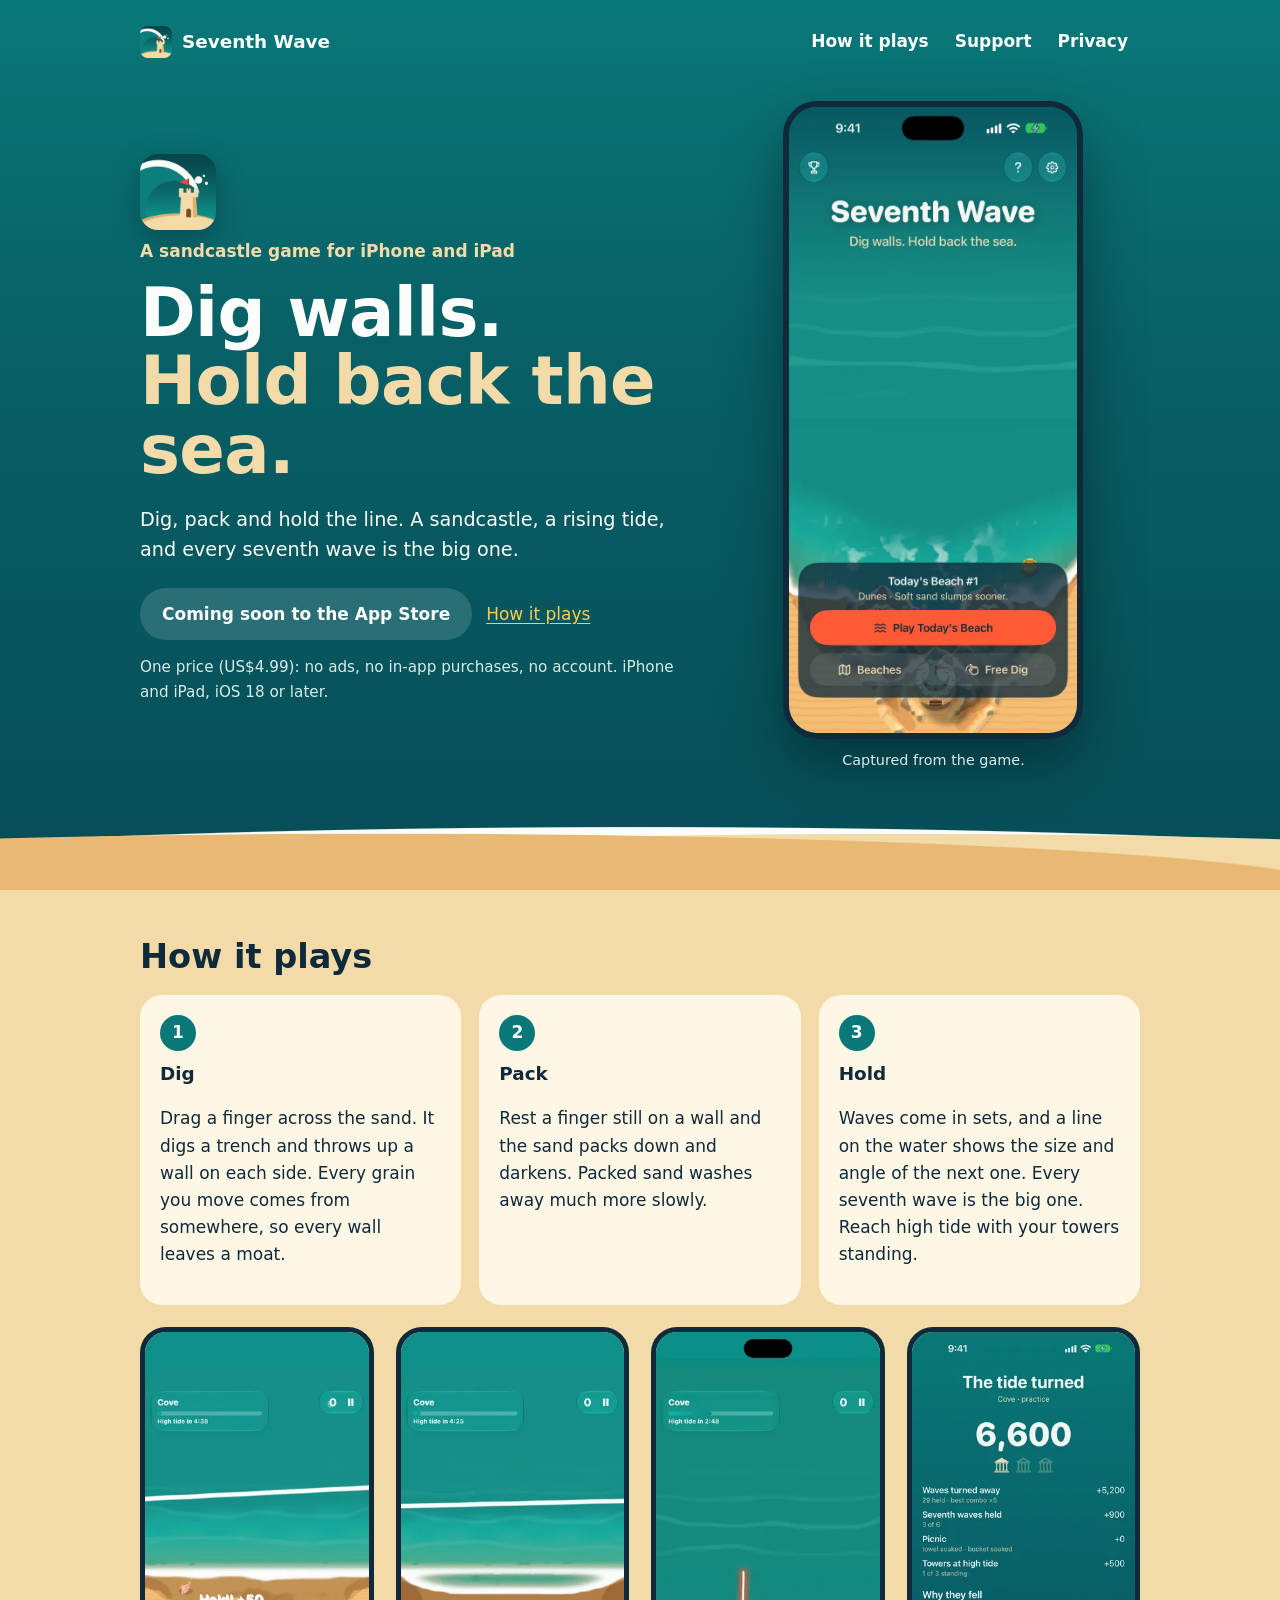
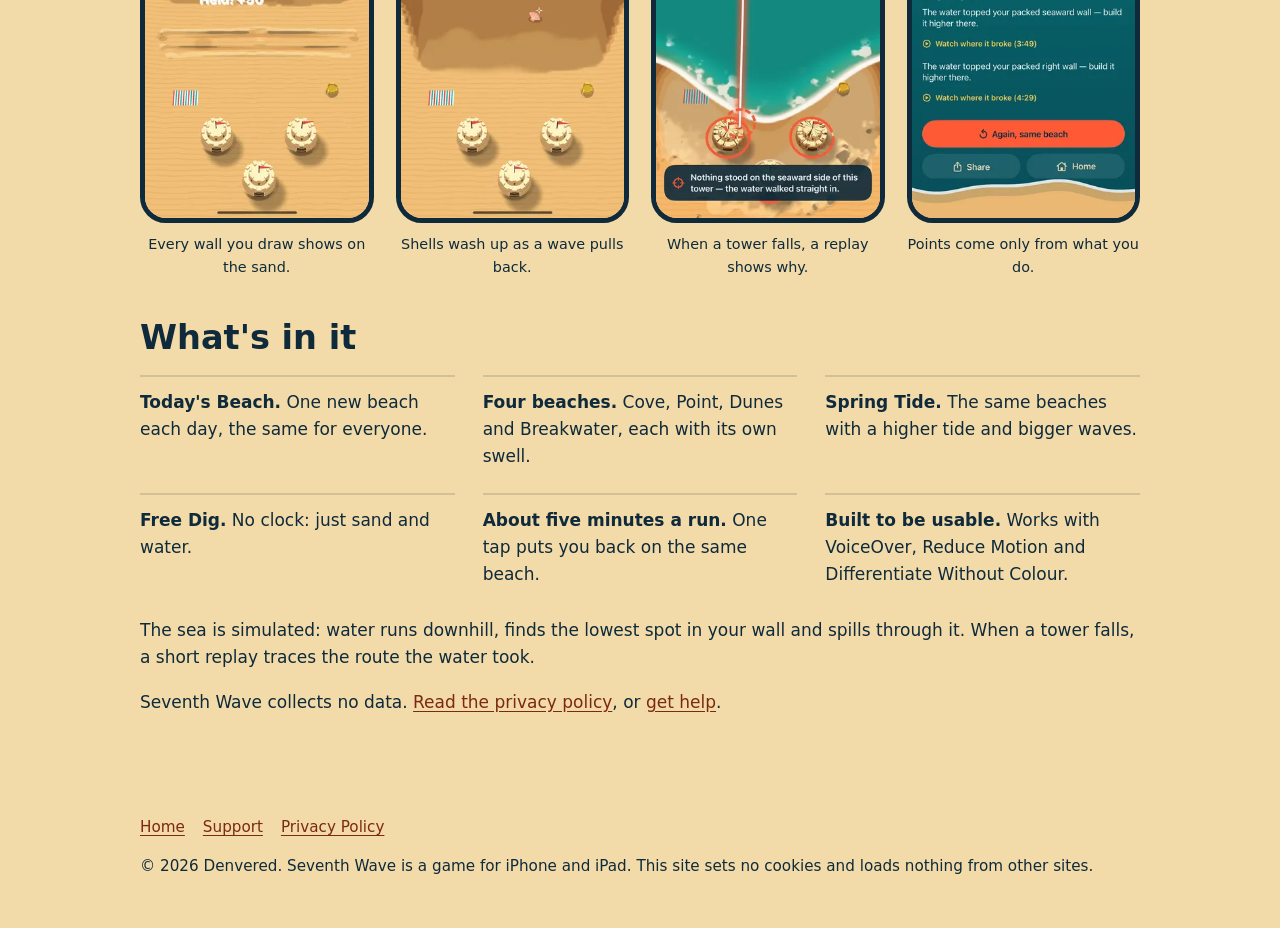
==== index.html @ 41783452 "Seventh Wave site: home, support, privacy policy (contact placeholder; not yet published)" ====
<!DOCTYPE html>
<html lang="en">
<head>
<meta charset="UTF-8">
<meta name="viewport" content="width=device-width, initial-scale=1">
<title>Seventh Wave: a sandcastle game for iPhone and iPad</title>
<meta name="description" content="Build a sandcastle and keep it standing while a simulated tide comes in. Dig trenches, pack walls and survive every seventh wave. One price, no ads, no in-app purchases.">
<meta name="color-scheme" content="dark">
<meta name="theme-color" content="#0a7878">

<link rel="canonical" href="https://jakeintech.github.io/seventh-wave-site/">
<link rel="icon" type="image/png" href="assets/img/favicon.png">
<link rel="apple-touch-icon" href="assets/img/apple-touch-icon.png">
<meta property="og:type" content="website">
<meta property="og:site_name" content="Seventh Wave">
<meta property="og:title" content="Seventh Wave: a sandcastle game for iPhone and iPad">
<meta property="og:description" content="Build a sandcastle and keep it standing while a simulated tide comes in. Dig trenches, pack walls and survive every seventh wave. One price, no ads, no in-app purchases.">
<meta property="og:url" content="https://jakeintech.github.io/seventh-wave-site/">
<meta property="og:image" content="https://jakeintech.github.io/seventh-wave-site/assets/img/og.png">
<meta property="og:image:width" content="1200">
<meta property="og:image:height" content="630">
<meta property="og:image:alt" content="Seventh Wave. Dig walls. Hold back the sea.">
<meta name="twitter:card" content="summary_large_image">
<link rel="stylesheet" href="assets/site.css">
</head>
<body>
<a class="skip" href="#main">Skip to content</a>
<header class="wrap site-head">
  <a class="brand" href="./" aria-label="Seventh Wave home"><img src="assets/img/icon-192.png" alt="" width="32" height="32">Seventh Wave</a>
  <nav class="site-nav" aria-label="Site">
    <a href="./#how">How it plays</a>
    <a href="support.html">Support</a>
    <a href="privacy-policy.html">Privacy</a>
  </nav>
</header>
<script type="application/ld+json">
{
  "@context": "https://schema.org",
  "@type": "VideoGame",
  "name": "Seventh Wave: Sandcastle",
  "alternateName": "Seventh Wave",
  "description": "Build a sandcastle. Then keep it standing while the tide comes in.",
  "genre": [
    "Simulation",
    "Puzzle"
  ],
  "gamePlatform": [
    "iPhone",
    "iPad"
  ],
  "operatingSystem": "iOS 18 or later",
  "applicationCategory": "GameApplication",
  "playMode": "SinglePlayer",
  "url": "https://jakeintech.github.io/seventh-wave-site/",
  "image": "https://jakeintech.github.io/seventh-wave-site/assets/img/icon-512.png",
  "author": {
    "@type": "Organization",
    "name": "Denvered"
  }
}
</script>
<main id="main" class="plain">
<section class="wrap hero-grid" aria-labelledby="hero-title">
  <div>
    <img class="hero-icon" src="assets/img/icon-192.png" width="76" height="76" alt="The Seventh Wave app icon: a white-crested wave curling over a sandcastle tower with a red flag.">
    <p class="tag">A sandcastle game for iPhone and iPad</p>
    <h1 id="hero-title"><span class="line">Dig walls.</span> <span class="line">Hold back the sea.</span></h1>
    <p class="lede">Dig, pack and hold the line. A sandcastle, a rising tide, and every seventh wave is the big one.</p>
    <div class="cta"><span class="soon">Coming soon to the App Store</span><a href="#how">How it plays</a></div>
    <p class="fine">One price (US$4.99): no ads, no in-app purchases, no account. iPhone and iPad, iOS 18 or later.</p>
  </div>
  <figure class="phone">
    <img src="assets/img/title.webp" width="660" height="1434" alt="The Seventh Wave title screen over a live beach: teal sea, a line of foam on the sand, and a Play Today's Beach button.">
    <figcaption>Captured from the game.</figcaption>
  </figure>
</section>
<div class="shore" aria-hidden="true"></div>
<section class="sand" id="how" aria-labelledby="how-title">
  <div class="wrap">
    <h2 id="how-title">How it plays</h2>
    <ol class="steps">
      <li><span class="n" aria-hidden="true">1</span><h3>Dig</h3><p>Drag a finger across the sand. It digs a trench and throws up a wall on each side. Every grain you move comes from somewhere, so every wall leaves a moat.</p></li>
      <li><span class="n" aria-hidden="true">2</span><h3>Pack</h3><p>Rest a finger still on a wall and the sand packs down and darkens. Packed sand washes away much more slowly.</p></li>
      <li><span class="n" aria-hidden="true">3</span><h3>Hold</h3><p>Waves come in sets, and a line on the water shows the size and angle of the next one. Every seventh wave is the big one. Reach high tide with your towers standing.</p></li>
    </ol>
    <div class="shots">
<figure><img src="assets/img/play-small.webp" srcset="assets/img/play-small.webp 330w, assets/img/play.webp 660w" sizes="(min-width:760px) 230px, 45vw" width="330" height="717" loading="lazy" alt="Three lines of wall across the sand, and the first wave stopped at the nearest one. A “Held! +50” pop shows the points earned."><figcaption>Every wall you draw shows on the sand.</figcaption></figure>
<figure><img src="assets/img/shell-small.webp" srcset="assets/img/shell-small.webp 330w, assets/img/shell.webp 660w" sizes="(min-width:760px) 230px, 45vw" width="330" height="717" loading="lazy" alt="The tide pulled back to leave a coral shell on the wet sand, with a glint beside it, above three sandcastle towers."><figcaption>Shells wash up as a wave pulls back.</figcaption></figure>
<figure><img src="assets/img/replay-small.webp" srcset="assets/img/replay-small.webp 330w, assets/img/replay.webp 660w" sizes="(min-width:760px) 230px, 45vw" width="330" height="717" loading="lazy" alt="Two cracked towers ringed in red, a glowing line tracing the water&#x27;s route from the sea, and the caption “Nothing stood on the seaward side of this tower”."><figcaption>When a tower falls, a replay shows why.</figcaption></figure>
<figure><img src="assets/img/results-small.webp" srcset="assets/img/results-small.webp 330w, assets/img/results.webp 660w" sizes="(min-width:760px) 230px, 45vw" width="330" height="717" loading="lazy" alt="The results screen: “The tide turned”, a score of 6,600, and where each point came from."><figcaption>Points come only from what you do.</figcaption></figure>
    </div>
    <h2>What's in it</h2>
    <ul class="facts">
      <li><strong>Today's Beach.</strong> One new beach each day, the same for everyone.</li>
      <li><strong>Four beaches.</strong> Cove, Point, Dunes and Breakwater, each with its own swell.</li>
      <li><strong>Spring Tide.</strong> The same beaches with a higher tide and bigger waves.</li>
      <li><strong>Free Dig.</strong> No clock: just sand and water.</li>
      <li><strong>About five minutes a run.</strong> One tap puts you back on the same beach.</li>
      <li><strong>Built to be usable.</strong> Works with VoiceOver, Reduce Motion and Differentiate Without Colour.</li>
    </ul>
    <p>The sea is simulated: water runs downhill, finds the lowest spot in your wall and spills through it. When a tower falls, a short replay traces the route the water took.</p>
    <p>Seventh Wave collects no data. <a href="privacy-policy.html">Read the privacy policy</a>, or <a href="support.html">get help</a>.</p>
  </div>
</section>
</main>
<footer>
  <div class="wrap">
    <nav aria-label="Footer"><a href="./">Home</a><a href="support.html">Support</a><a href="privacy-policy.html">Privacy Policy</a></nav>
    <p>© 2026 Denvered. Seventh Wave is a game for iPhone and iPad. This site sets no cookies and loads nothing from other sites.</p>
  </div>
</footer>
</body>
</html>
---- assets/site.css ----
:root{--teal:#0a7878;--teal-deep:#074c56;--ink:#0e2a3b;--sand:#f3dba9;--sand-deep:#e9b872;--foam:#fbfdfb;--coral:#ff5a36;--sun:#ffcc4d}
*{box-sizing:border-box}
html{color-scheme:dark;-webkit-text-size-adjust:100%}
@media (prefers-reduced-motion:no-preference){html{scroll-behavior:smooth}}
body{margin:0;font:400 1.0625rem/1.6 ui-rounded,"SF Pro Rounded",system-ui,-apple-system,"Segoe UI",Roboto,sans-serif;color:var(--foam);
  background:linear-gradient(#0a7878,#086066 38%,#074c56) fixed;min-height:100vh}
a{color:var(--sun);text-underline-offset:.18em}
a:focus-visible,summary:focus-visible{outline:3px solid var(--sun);outline-offset:3px;border-radius:6px}
.skip{position:absolute;left:-999px}.skip:focus{left:16px;top:12px;background:var(--ink);padding:10px 14px;border-radius:10px;z-index:9}
.wrap{max-width:1040px;margin:0 auto;padding:0 20px}
.site-head{display:flex;align-items:center;justify-content:space-between;gap:12px;padding-top:18px;padding-bottom:18px}
.brand{display:flex;align-items:center;gap:10px;font-weight:800;font-size:1.15rem;color:var(--foam);text-decoration:none;min-height:44px}
.brand img{border-radius:8px}
.brand{white-space:nowrap}
.site-nav{display:flex;gap:2px}
@media (max-width:480px){.site-nav a{padding:10px 8px;font-size:.92rem}.site-nav a:first-child{display:none}.brand{font-size:1.05rem}}
.site-nav a{color:var(--foam);text-decoration:none;font-weight:600;padding:10px 12px;min-height:44px;display:inline-flex;align-items:center;border-radius:999px}
.site-nav a:hover,.site-nav a[aria-current]{background:rgba(255,255,255,.12)}
h1{font-size:clamp(2.4rem,7vw,4.2rem);line-height:1.02;font-weight:900;letter-spacing:-.01em;margin:.2em 0 .3em}
h1 .line{display:block}h1 .line+.line{color:var(--sand)}
h2{font-size:clamp(1.5rem,3.6vw,2.1rem);font-weight:800;line-height:1.15;margin:2.2em 0 .5em}
h3{font-size:1.15rem;font-weight:800;margin:0 0 .25em}
.tag{font-weight:700;color:var(--sand);margin:0}
.lede{font-size:1.2rem;max-width:34em}
.fine{font-size:.95rem;color:#d7ece9}
.hero-grid{display:grid;gap:28px;align-items:center;padding-top:18px;padding-bottom:8px}
@media (min-width:820px){.hero-grid{grid-template-columns:1.15fr .85fr}}
.hero-icon{border-radius:18px;box-shadow:0 10px 30px rgba(0,0,0,.25)}
.phone{margin:0;justify-self:center;max-width:300px}
.phone img{display:block;width:100%;height:auto;border-radius:34px;border:6px solid var(--ink);box-shadow:0 24px 60px rgba(0,0,0,.35)}
figcaption{font-size:.9rem;color:#d7ece9;margin-top:10px;text-align:center}
.cta{display:flex;flex-wrap:wrap;gap:14px;align-items:center;margin:22px 0 12px}
.btn,.soon{display:inline-flex;align-items:center;gap:10px;min-height:52px;padding:0 22px;border-radius:999px;font-weight:800;text-decoration:none}
.btn{background:var(--coral);color:var(--ink)}
.soon{background:rgba(255,255,255,.14);color:var(--foam)}
.shore{height:70px;margin-top:40px;background:
  radial-gradient(120% 90px at 30% 100%,var(--sand-deep) 0 62%,transparent 63%),
  radial-gradient(120% 96px at 70% 100%,var(--sand) 0 58%,transparent 59%),
  radial-gradient(130% 104px at 50% 100%,var(--foam) 0 60%,transparent 61%)}
.sand{background:var(--sand);color:var(--ink);padding:8px 0 56px}
.sand a{color:#7a2a12}
.sand h2{margin-top:1.2em}
.steps{display:grid;gap:18px;padding:0;list-style:none;margin:18px 0 0}
@media (min-width:760px){.steps{grid-template-columns:repeat(3,1fr)}}
.steps li{background:#fff7e6;border-radius:22px;padding:20px}
.steps .n{display:inline-grid;place-items:center;width:36px;height:36px;border-radius:50%;background:var(--teal);color:var(--foam);font-weight:800;margin-bottom:8px}
.shots{display:grid;gap:22px;grid-template-columns:repeat(auto-fit,minmax(200px,1fr));margin-top:22px}
.shots figure{margin:0}
.shots img{display:block;width:100%;height:auto;border-radius:26px;border:5px solid var(--ink)}
.shots figcaption{color:var(--ink)}
.facts{display:grid;gap:10px 28px;grid-template-columns:repeat(auto-fit,minmax(240px,1fr));padding:0;list-style:none}
.facts li{padding:12px 0;border-top:2px solid rgba(14,42,59,.15)}
.doc{max-width:760px;margin:0 auto;padding:8px 20px 64px}
.doc h1{font-size:clamp(2rem,6vw,3rem)}
.doc h2{font-size:1.35rem;margin-top:1.8em}
.updated{color:var(--sand);margin-top:-.4em}
.summary,.contact-card{background:rgba(255,255,255,.1);border-radius:22px;padding:6px 22px 10px;margin:22px 0}
.table-wrap{overflow-x:auto}
table{border-collapse:collapse;width:100%;font-size:.98rem}
th,td{text-align:left;vertical-align:top;padding:12px 12px 12px 0;border-top:1px solid rgba(255,255,255,.22)}
th{color:var(--sand)}
details{border-top:1px solid rgba(255,255,255,.22);padding:4px 0}
summary{cursor:pointer;font-weight:700;padding:12px 0;min-height:44px}
details p{margin:.2em 0 1em}
footer{background:var(--sand);color:var(--ink);padding:26px 0 34px;font-size:.95rem}
.doc+footer,.plain+footer{margin-top:0}
footer a{color:#7a2a12}
footer nav{display:flex;gap:18px;flex-wrap:wrap;margin-bottom:8px}
.placeholder{background:var(--coral);color:var(--ink);font-weight:800;padding:2px 8px;border-radius:6px}
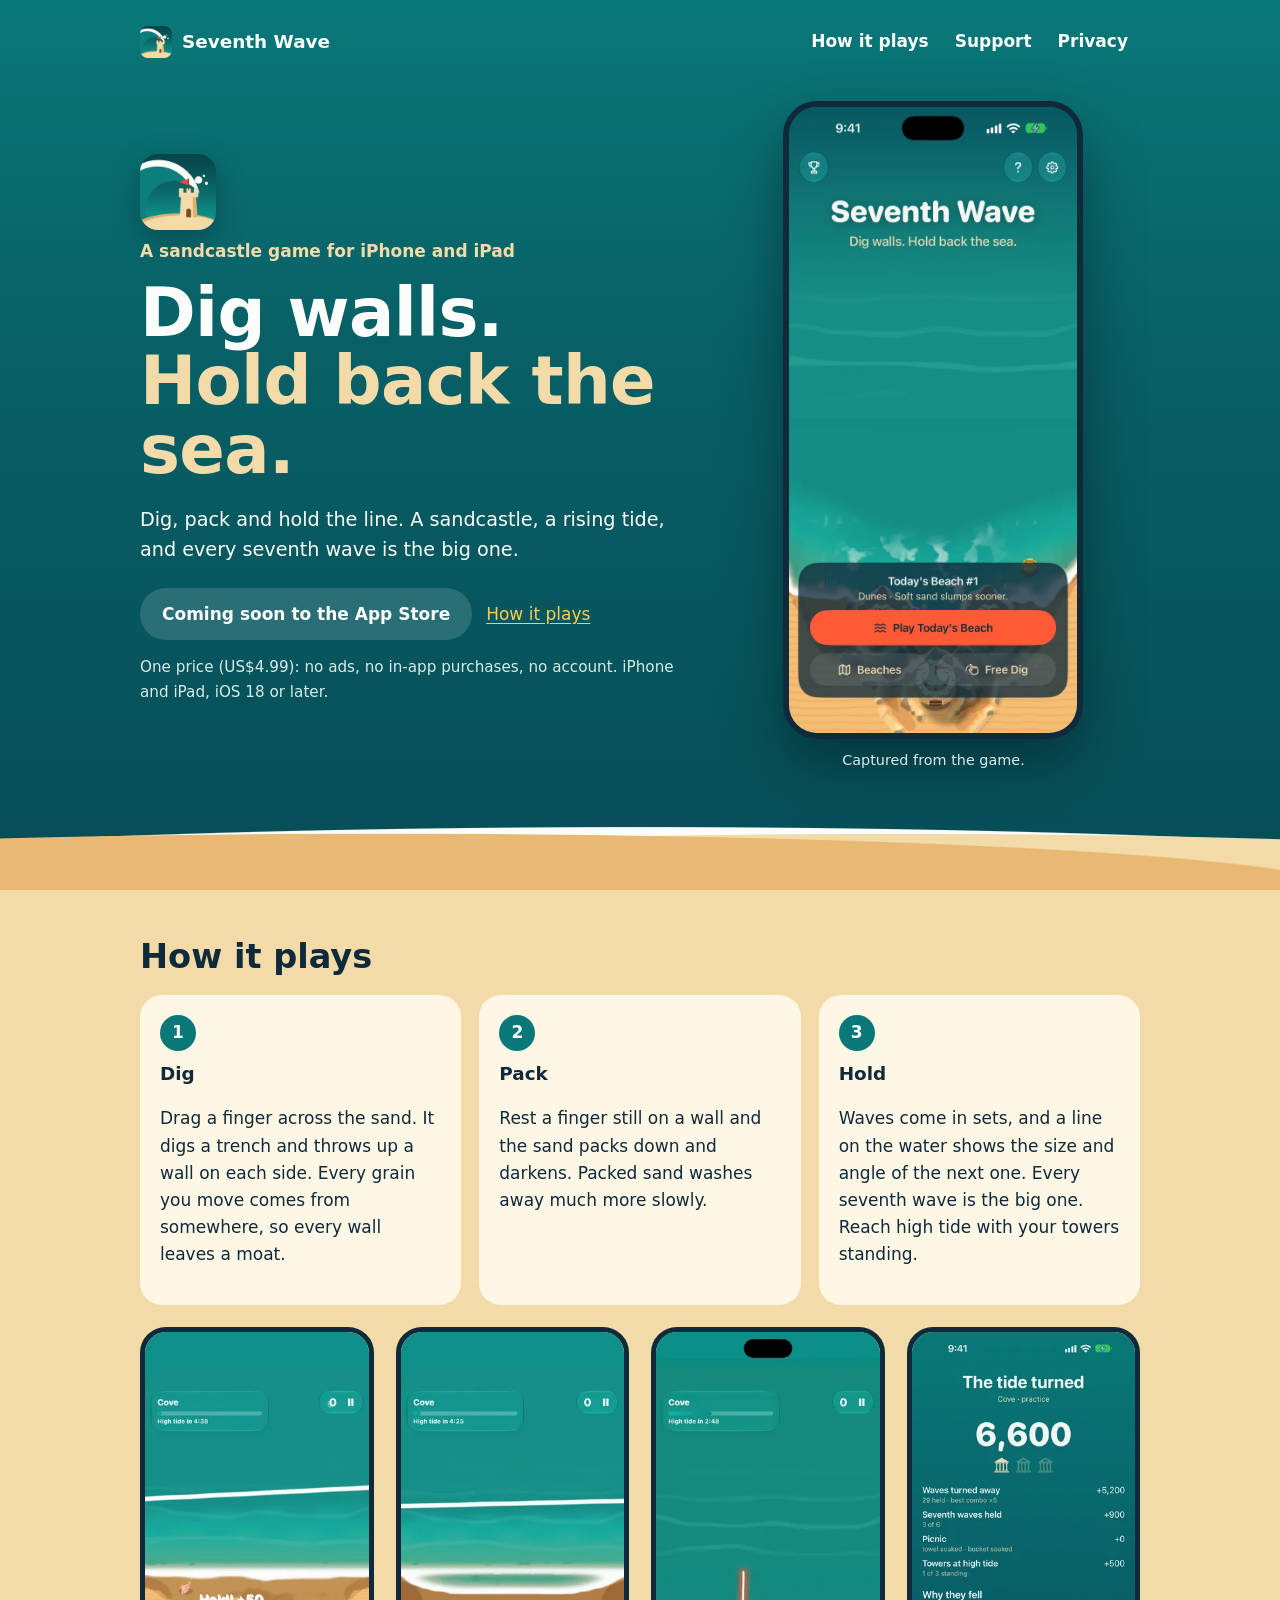
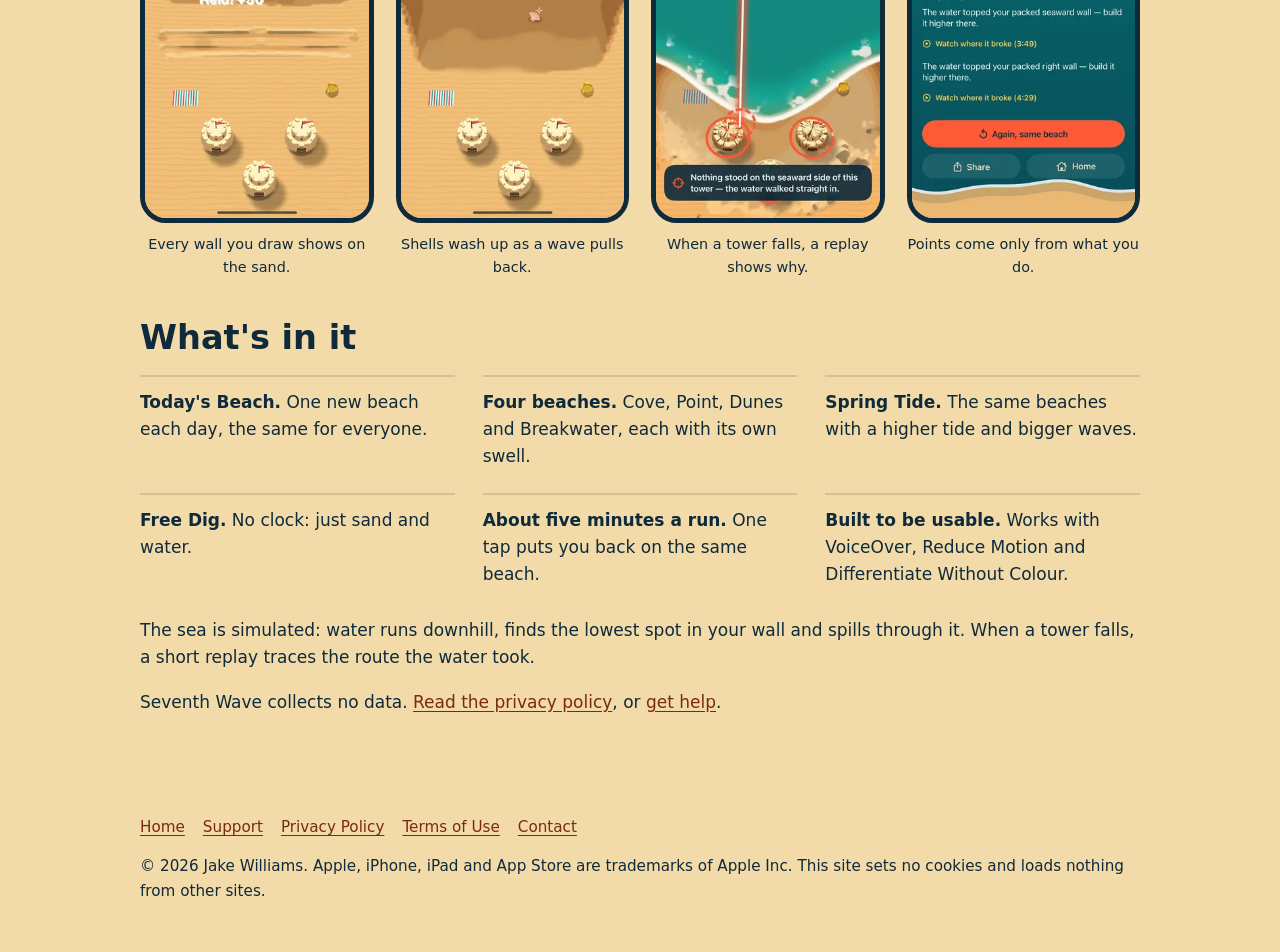
==== commit 73e1642b: "Maker, contact, footer and Terms of Use as on sunblush-site" ====
--- a/index.html
+++ b/index.html
@@ -54,8 +54,8 @@
   "url": "https://jakeintech.github.io/seventh-wave-site/",
   "image": "https://jakeintech.github.io/seventh-wave-site/assets/img/icon-512.png",
   "author": {
-    "@type": "Organization",
-    "name": "Denvered"
+    "@type": "Person",
+    "name": "Jake Williams"
   }
 }
 </script>
@@ -105,8 +105,8 @@
 </main>
 <footer>
   <div class="wrap">
-    <nav aria-label="Footer"><a href="./">Home</a><a href="support.html">Support</a><a href="privacy-policy.html">Privacy Policy</a></nav>
-    <p>© 2026 Denvered. Seventh Wave is a game for iPhone and iPad. This site sets no cookies and loads nothing from other sites.</p>
+    <nav aria-label="Footer"><a href="./">Home</a><a href="support.html">Support</a><a href="privacy-policy.html">Privacy Policy</a><a href="terms-of-service.html">Terms of Use</a><a href="mailto:info@jakeawilliams.com">Contact</a></nav>
+    <p>&copy; 2026 Jake Williams. Apple, iPhone, iPad and App Store are trademarks of Apple Inc. This site sets no cookies and loads nothing from other sites.</p>
   </div>
 </footer>
 </body>
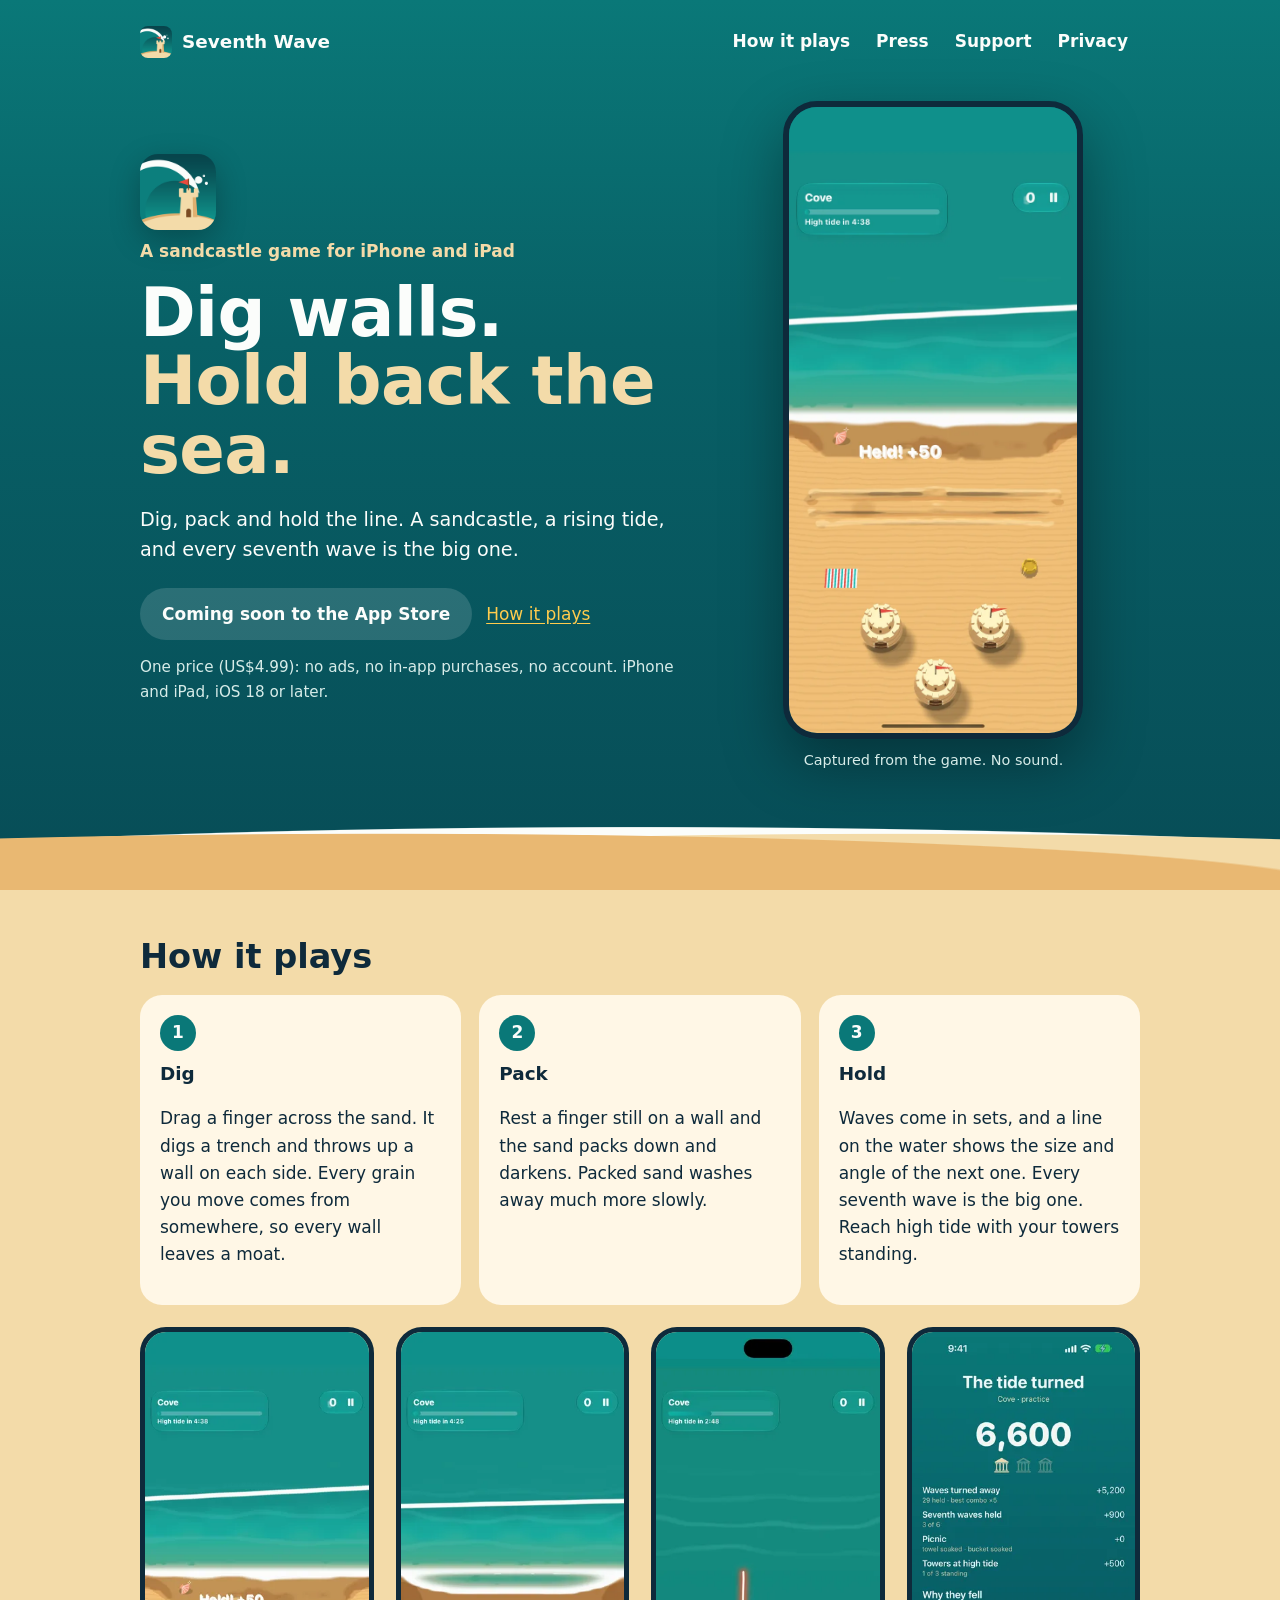
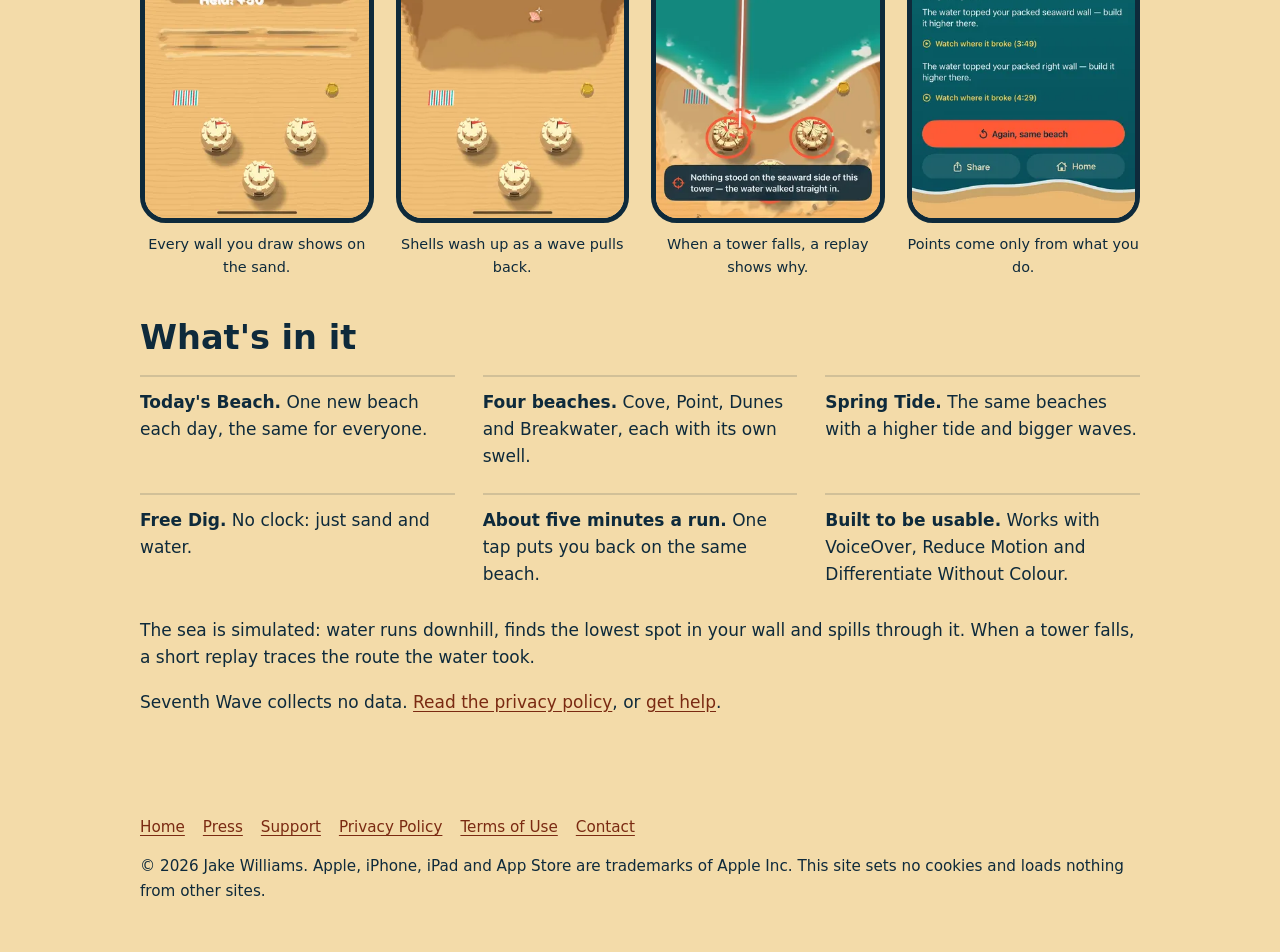
==== commit d27af87b: "Press kit, hero gameplay clip, 404, sitemap and robots" ====
--- a/index.html
+++ b/index.html
@@ -29,6 +29,7 @@
   <a class="brand" href="./" aria-label="Seventh Wave home"><img src="assets/img/icon-192.png" alt="" width="32" height="32">Seventh Wave</a>
   <nav class="site-nav" aria-label="Site">
     <a href="./#how">How it plays</a>
+    <a href="press.html">Press</a>
     <a href="support.html">Support</a>
     <a href="privacy-policy.html">Privacy</a>
   </nav>
@@ -70,8 +71,10 @@
     <p class="fine">One price (US$4.99): no ads, no in-app purchases, no account. iPhone and iPad, iOS 18 or later.</p>
   </div>
   <figure class="phone">
-    <img src="assets/img/title.webp" width="660" height="1434" alt="The Seventh Wave title screen over a live beach: teal sea, a line of foam on the sand, and a Play Today's Beach button.">
-    <figcaption>Captured from the game.</figcaption>
+    <video autoplay muted loop playsinline preload="metadata" poster="assets/img/play.webp" width="443" height="960" aria-label="Thirty seconds of Seventh Wave: walls drawn across the sand stop the first waves, shells are picked up, then an undefended beach floods and a replay traces the water's route.">
+      <source src="assets/video/gameplay.mp4" type="video/mp4">
+    </video>
+    <figcaption>Captured from the game. No sound.</figcaption>
   </figure>
 </section>
 <div class="shore" aria-hidden="true"></div>
@@ -105,7 +108,7 @@
 </main>
 <footer>
   <div class="wrap">
-    <nav aria-label="Footer"><a href="./">Home</a><a href="support.html">Support</a><a href="privacy-policy.html">Privacy Policy</a><a href="terms-of-service.html">Terms of Use</a><a href="mailto:info@jakeawilliams.com">Contact</a></nav>
+    <nav aria-label="Footer"><a href="./">Home</a><a href="press.html">Press</a><a href="support.html">Support</a><a href="privacy-policy.html">Privacy Policy</a><a href="terms-of-service.html">Terms of Use</a><a href="mailto:info@jakeawilliams.com">Contact</a></nav>
     <p>&copy; 2026 Jake Williams. Apple, iPhone, iPad and App Store are trademarks of Apple Inc. This site sets no cookies and loads nothing from other sites.</p>
   </div>
 </footer>
--- a/assets/site.css
+++ b/assets/site.css
@@ -27,7 +27,7 @@
 @media (min-width:820px){.hero-grid{grid-template-columns:1.15fr .85fr}}
 .hero-icon{border-radius:18px;box-shadow:0 10px 30px rgba(0,0,0,.25)}
 .phone{margin:0;justify-self:center;max-width:300px}
-.phone img{display:block;width:100%;height:auto;border-radius:34px;border:6px solid var(--ink);box-shadow:0 24px 60px rgba(0,0,0,.35)}
+.phone img,.phone video{display:block;width:100%;height:auto;border-radius:34px;border:6px solid var(--ink);box-shadow:0 24px 60px rgba(0,0,0,.35)}
 figcaption{font-size:.9rem;color:#d7ece9;margin-top:10px;text-align:center}
 .cta{display:flex;flex-wrap:wrap;gap:14px;align-items:center;margin:22px 0 12px}
 .btn,.soon{display:inline-flex;align-items:center;gap:10px;min-height:52px;padding:0 22px;border-radius:999px;font-weight:800;text-decoration:none}
@@ -66,4 +66,8 @@
 .doc+footer,.plain+footer{margin-top:0}
 footer a{color:#7a2a12}
 footer nav{display:flex;gap:18px;flex-wrap:wrap;margin-bottom:8px}
+.downloads{display:grid;gap:18px;grid-template-columns:repeat(auto-fit,minmax(150px,1fr));margin:18px 0}
+.downloads figure{margin:0}.downloads img{display:block;width:100%;height:auto;border-radius:16px;border:3px solid var(--ink)}
+.downloads figcaption{text-align:left}
+dl.facts2{display:grid;grid-template-columns:max-content 1fr;gap:8px 20px}dl.facts2 dt{color:var(--sand);font-weight:700}dl.facts2 dd{margin:0}
 .placeholder{background:var(--coral);color:var(--ink);font-weight:800;padding:2px 8px;border-radius:6px}
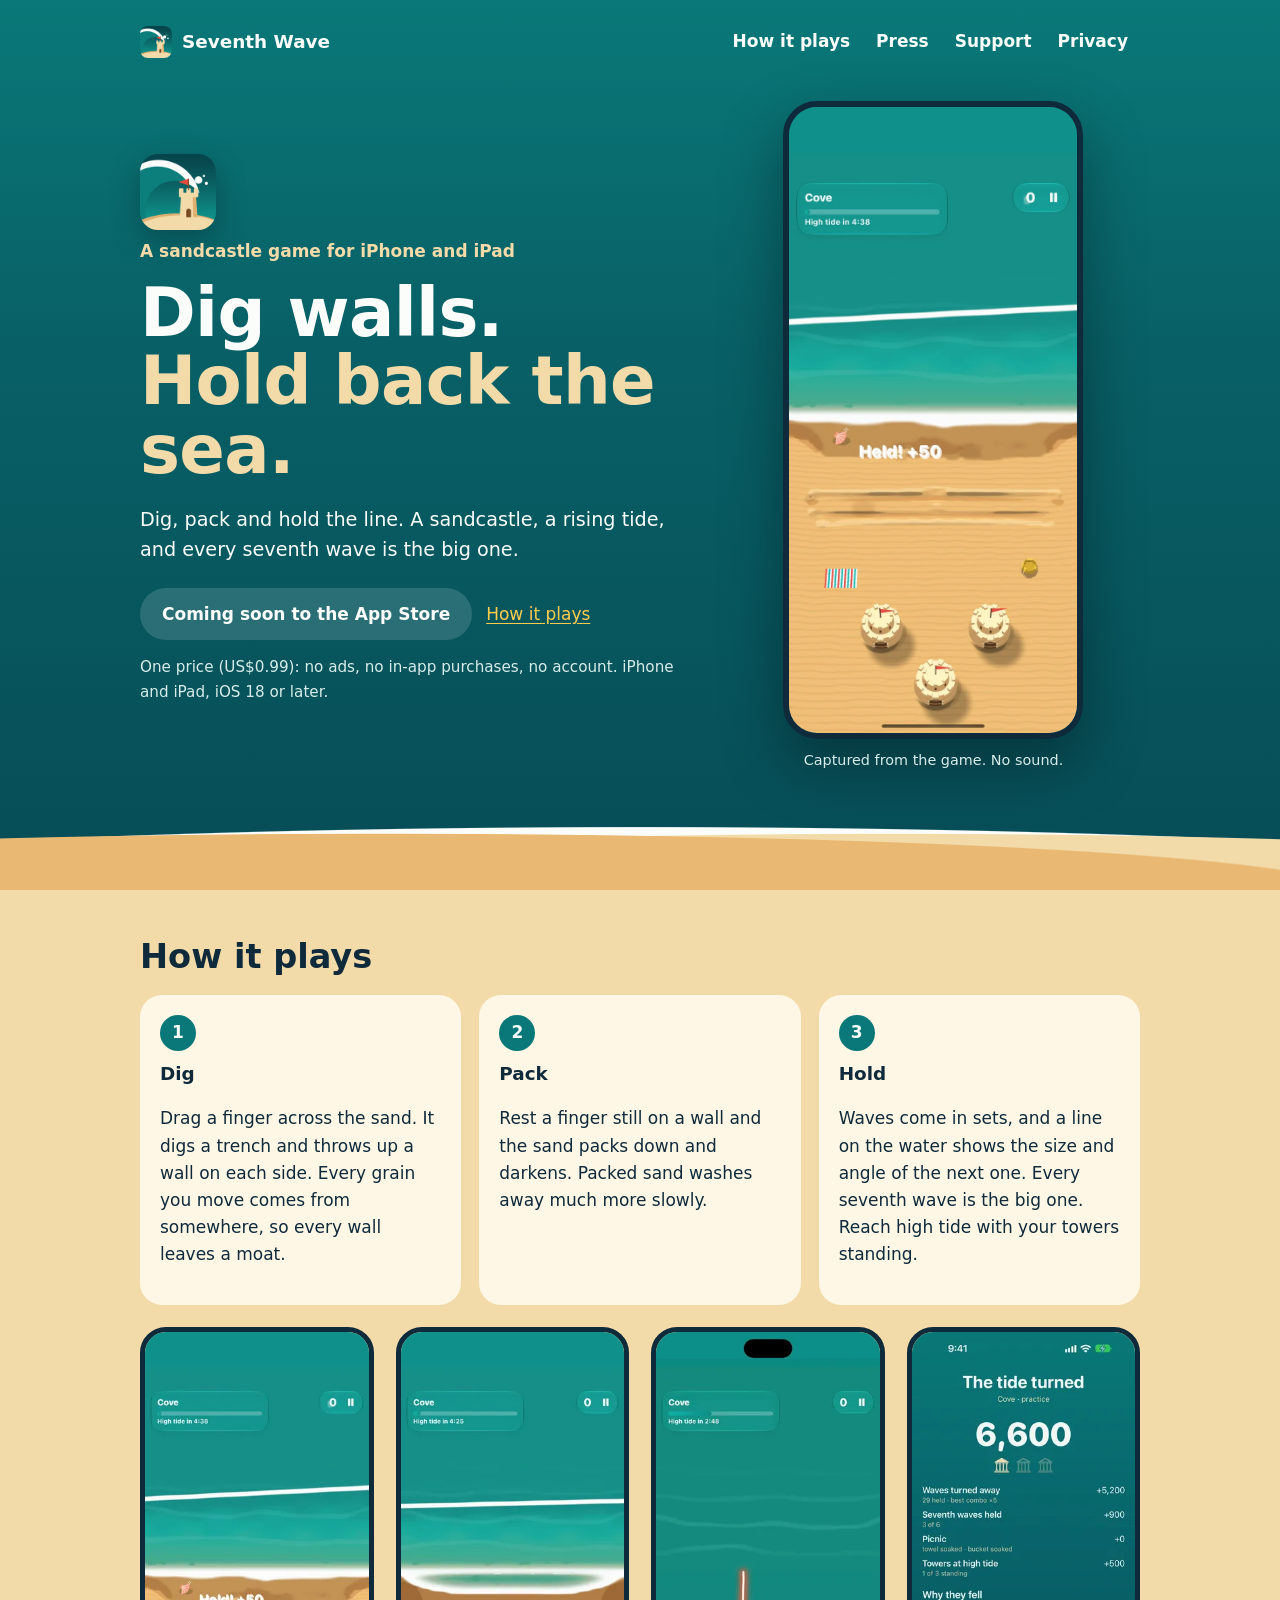
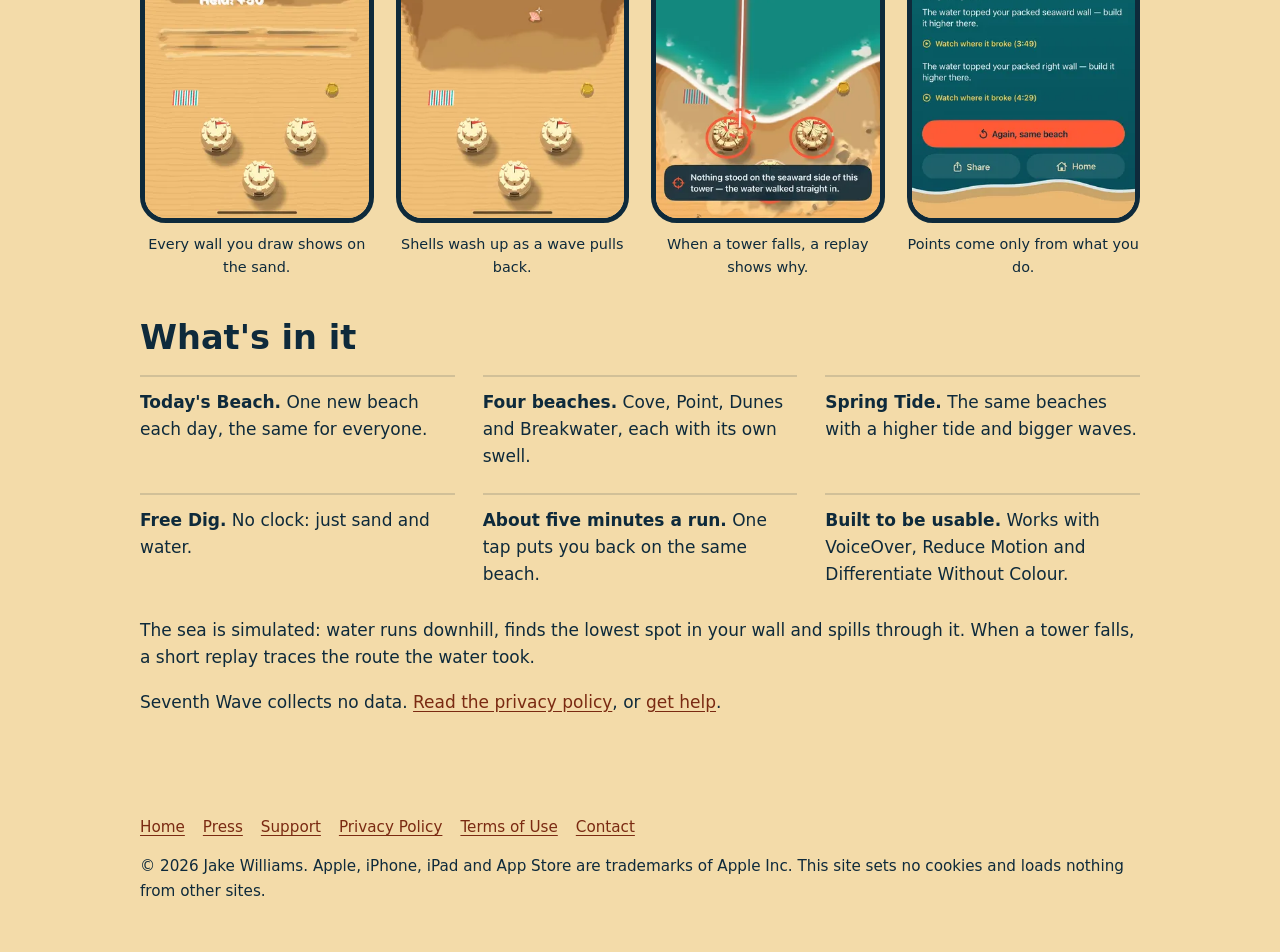
==== commit 182997d5: "Price is US$0.99" ====
--- a/index.html
+++ b/index.html
@@ -68,7 +68,7 @@
     <h1 id="hero-title"><span class="line">Dig walls.</span> <span class="line">Hold back the sea.</span></h1>
     <p class="lede">Dig, pack and hold the line. A sandcastle, a rising tide, and every seventh wave is the big one.</p>
     <div class="cta"><span class="soon">Coming soon to the App Store</span><a href="#how">How it plays</a></div>
-    <p class="fine">One price (US$4.99): no ads, no in-app purchases, no account. iPhone and iPad, iOS 18 or later.</p>
+    <p class="fine">One price (US$0.99): no ads, no in-app purchases, no account. iPhone and iPad, iOS 18 or later.</p>
   </div>
   <figure class="phone">
     <video autoplay muted loop playsinline preload="metadata" poster="assets/img/play.webp" width="443" height="960" aria-label="Thirty seconds of Seventh Wave: walls drawn across the sand stop the first waves, shells are picked up, then an undefended beach floods and a replay traces the water's route.">
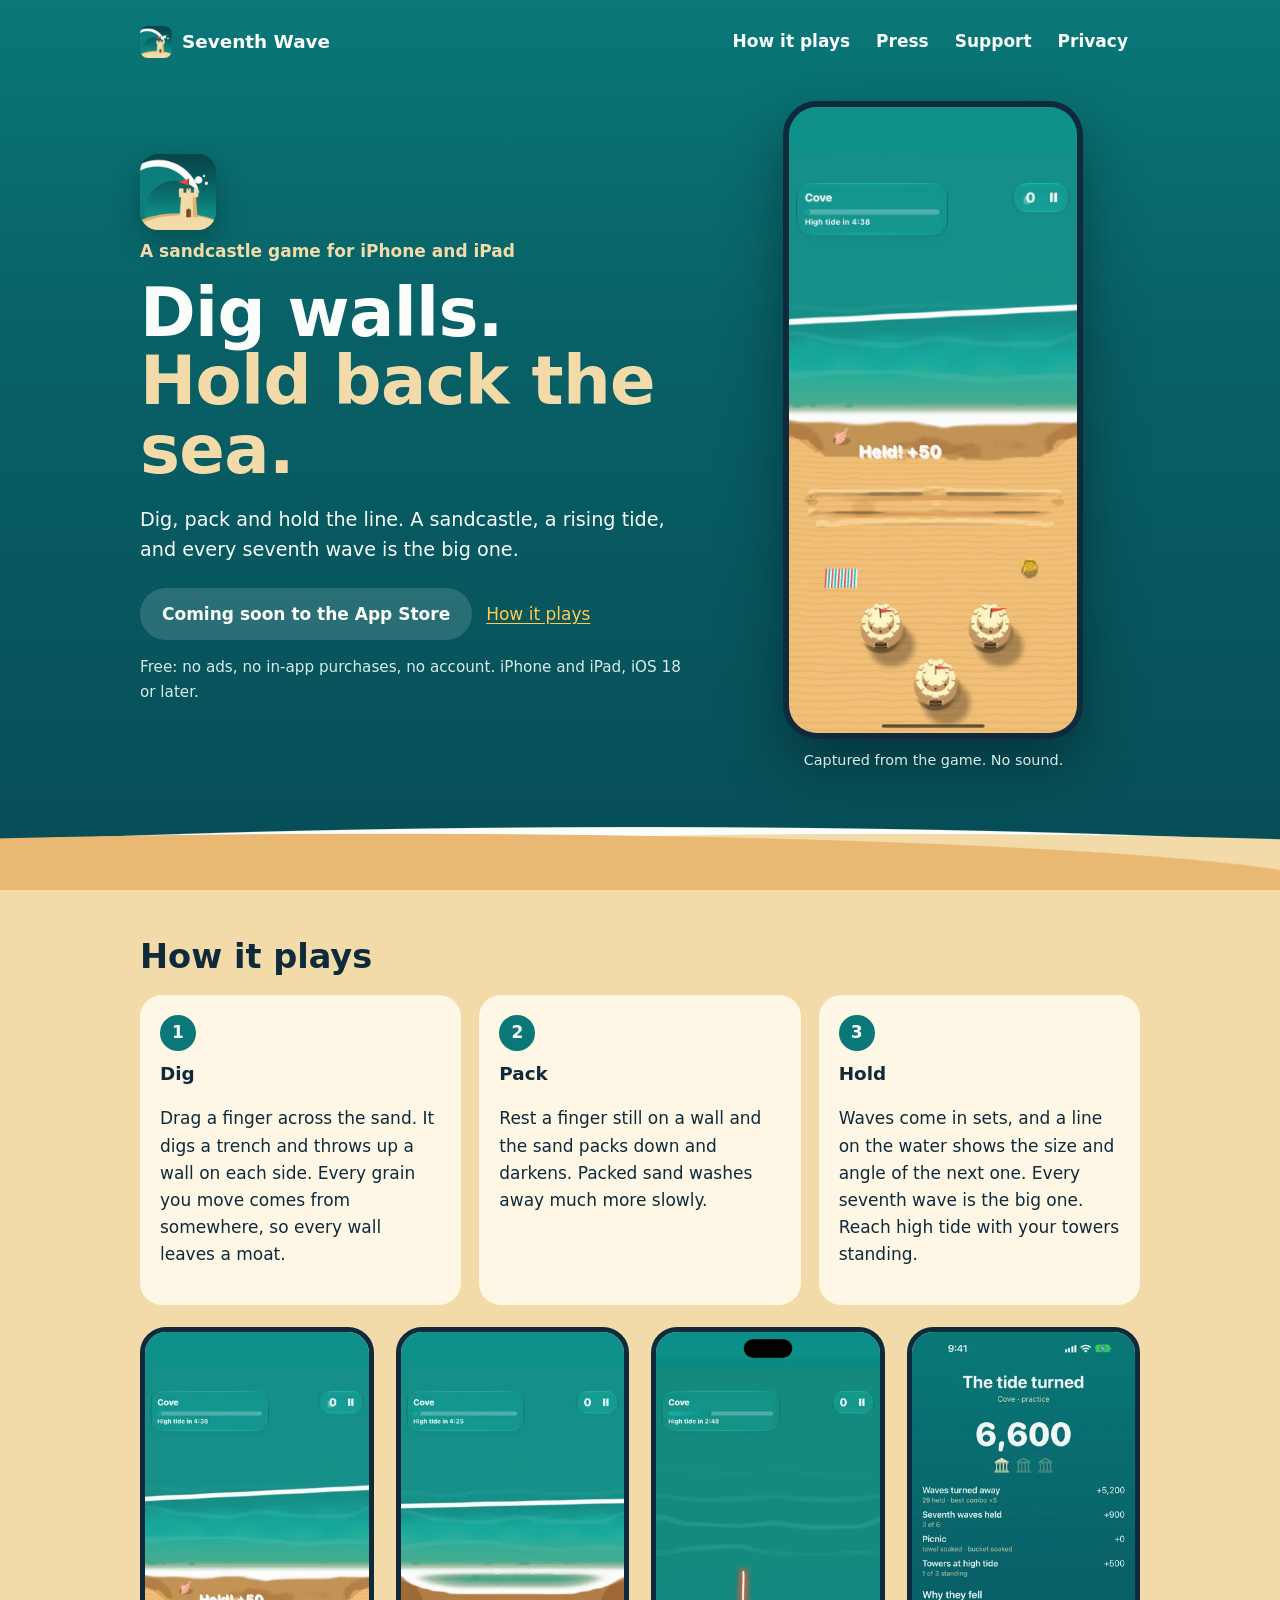
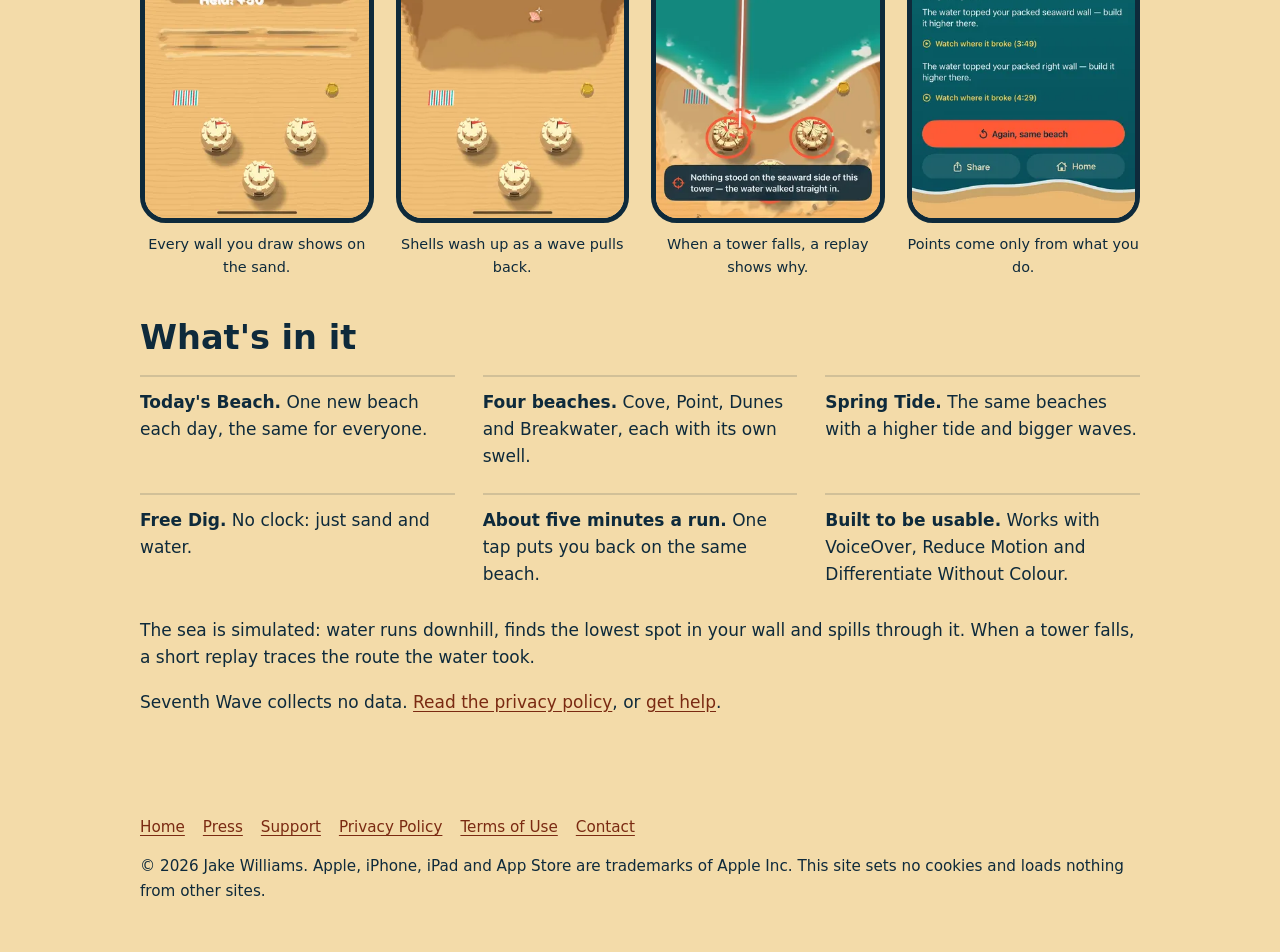
==== commit b08931d9: "Seventh Wave is free: no ads, no in-app purchases" ====
--- a/index.html
+++ b/index.html
@@ -4,7 +4,7 @@
 <meta charset="UTF-8">
 <meta name="viewport" content="width=device-width, initial-scale=1">
 <title>Seventh Wave: a sandcastle game for iPhone and iPad</title>
-<meta name="description" content="Build a sandcastle and keep it standing while a simulated tide comes in. Dig trenches, pack walls and survive every seventh wave. One price, no ads, no in-app purchases.">
+<meta name="description" content="Build a sandcastle and keep it standing while a simulated tide comes in. Dig trenches, pack walls and survive every seventh wave. Free, no ads, no in-app purchases.">
 <meta name="color-scheme" content="dark">
 <meta name="theme-color" content="#0a7878">
 
@@ -14,7 +14,7 @@
 <meta property="og:type" content="website">
 <meta property="og:site_name" content="Seventh Wave">
 <meta property="og:title" content="Seventh Wave: a sandcastle game for iPhone and iPad">
-<meta property="og:description" content="Build a sandcastle and keep it standing while a simulated tide comes in. Dig trenches, pack walls and survive every seventh wave. One price, no ads, no in-app purchases.">
+<meta property="og:description" content="Build a sandcastle and keep it standing while a simulated tide comes in. Dig trenches, pack walls and survive every seventh wave. Free, no ads, no in-app purchases.">
 <meta property="og:url" content="https://jakeintech.github.io/seventh-wave-site/">
 <meta property="og:image" content="https://jakeintech.github.io/seventh-wave-site/assets/img/og.png">
 <meta property="og:image:width" content="1200">
@@ -68,7 +68,7 @@
     <h1 id="hero-title"><span class="line">Dig walls.</span> <span class="line">Hold back the sea.</span></h1>
     <p class="lede">Dig, pack and hold the line. A sandcastle, a rising tide, and every seventh wave is the big one.</p>
     <div class="cta"><span class="soon">Coming soon to the App Store</span><a href="#how">How it plays</a></div>
-    <p class="fine">One price (US$0.99): no ads, no in-app purchases, no account. iPhone and iPad, iOS 18 or later.</p>
+    <p class="fine">Free: no ads, no in-app purchases, no account. iPhone and iPad, iOS 18 or later.</p>
   </div>
   <figure class="phone">
     <video autoplay muted loop playsinline preload="metadata" poster="assets/img/play.webp" width="443" height="960" aria-label="Thirty seconds of Seventh Wave: walls drawn across the sand stop the first waves, shells are picked up, then an undefended beach floods and a replay traces the water's route.">
